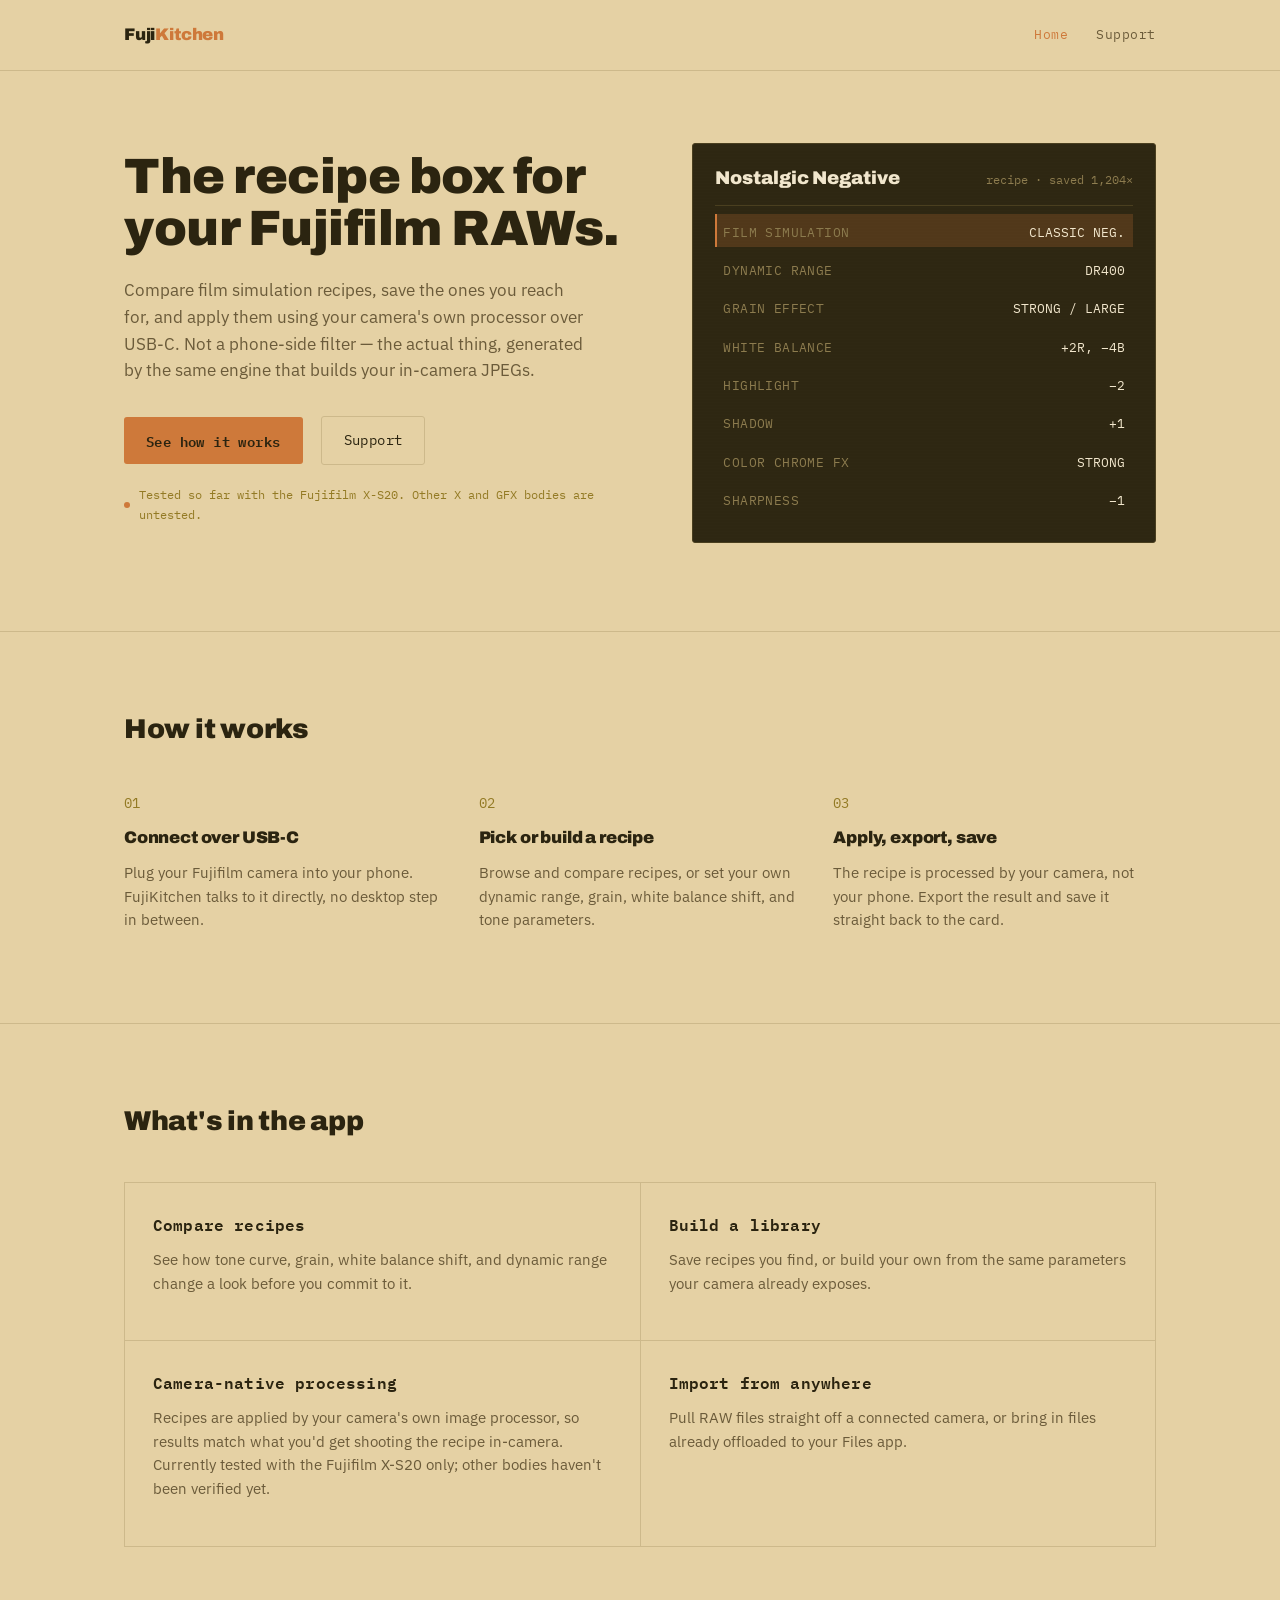
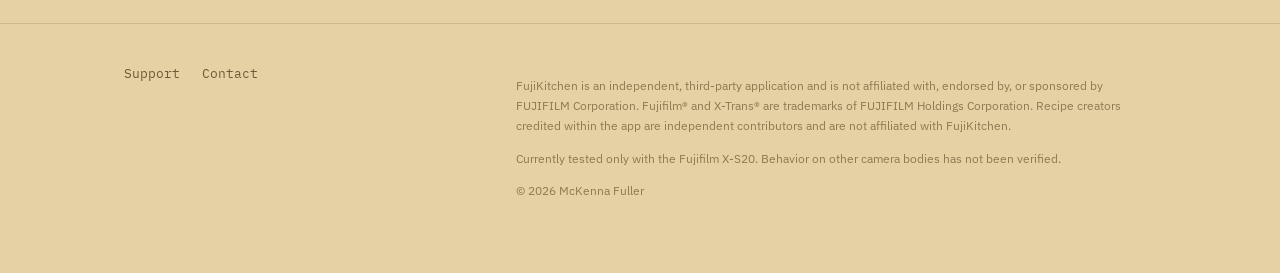
==== index.html @ 47d1a0c1 "Add files via upload" ====
<!doctype html>
<html lang="en">
<head>
<meta charset="utf-8">
<meta name="viewport" content="width=device-width, initial-scale=1">
<title>FujiKitchen — Film simulation recipes, applied by your camera</title>
<meta name="description" content="Compare Fujifilm film simulation recipes, build your own library, and apply them to RAW files using your camera's own processor over USB-C.">
<link rel="preconnect" href="https://fonts.googleapis.com">
<link rel="preconnect" href="https://fonts.gstatic.com" crossorigin>
<link href="https://fonts.googleapis.com/css2?family=Archivo:wght@800;900&family=IBM+Plex+Mono:wght@400;500;600&family=IBM+Plex+Sans:wght@400;500;600&display=swap" rel="stylesheet">
<link rel="stylesheet" href="style.css">
</head>
<body>

<header class="site-header">
  <div class="wrap">
    <a href="index.html" class="logo">Fuji<span>Kitchen</span></a>
    <nav class="site-nav">
      <a href="index.html" class="current">Home</a>
      <a href="support.html">Support</a>
    </nav>
  </div>
</header>

<section class="hero">
  <div class="wrap">
    <div>
      <h1>The recipe box for your Fujifilm RAWs.</h1>
      <p class="lede">Compare film simulation recipes, save the ones you reach for, and apply them using your camera's own processor over USB-C. Not a phone-side filter — the actual thing, generated by the same engine that builds your in-camera JPEGs.</p>
      <div class="cta-row">
        <a href="#how-it-works" class="btn btn-primary">See how it works</a>
        <a href="support.html" class="btn btn-ghost">Support</a>
      </div>
      <p class="compat-note">Tested so far with the Fujifilm X-S20. Other X and GFX bodies are untested.</p>
    </div>

    <div class="recipe-card" aria-hidden="true">
      <div class="recipe-card-head">
        <span class="recipe-name">Nostalgic Negative</span>
        <span class="recipe-attr">recipe · saved 1,204×</span>
      </div>
      <div class="recipe-rows">
        <div class="recipe-highlight"></div>
        <div class="recipe-row"><span class="label">FILM SIMULATION</span><span class="value">CLASSIC NEG.</span></div>
        <div class="recipe-row"><span class="label">DYNAMIC RANGE</span><span class="value">DR400</span></div>
        <div class="recipe-row"><span class="label">GRAIN EFFECT</span><span class="value">STRONG / LARGE</span></div>
        <div class="recipe-row"><span class="label">WHITE BALANCE</span><span class="value">+2R, −4B</span></div>
        <div class="recipe-row"><span class="label">HIGHLIGHT</span><span class="value">−2</span></div>
        <div class="recipe-row"><span class="label">SHADOW</span><span class="value">+1</span></div>
        <div class="recipe-row"><span class="label">COLOR CHROME FX</span><span class="value">STRONG</span></div>
        <div class="recipe-row"><span class="label">SHARPNESS</span><span class="value">−1</span></div>
      </div>
    </div>
  </div>
</section>

<section class="steps" id="how-it-works">
  <div class="wrap">
    <h2>How it works</h2>
    <div class="step-list">
      <div>
        <span class="step-num">01</span>
        <h3>Connect over USB-C</h3>
        <p>Plug your Fujifilm camera into your phone. FujiKitchen talks to it directly, no desktop step in between.</p>
      </div>
      <div>
        <span class="step-num">02</span>
        <h3>Pick or build a recipe</h3>
        <p>Browse and compare recipes, or set your own dynamic range, grain, white balance shift, and tone parameters.</p>
      </div>
      <div>
        <span class="step-num">03</span>
        <h3>Apply, export, save</h3>
        <p>The recipe is processed by your camera, not your phone. Export the result and save it straight back to the card.</p>
      </div>
    </div>
  </div>
</section>

<section class="features">
  <div class="wrap">
    <h2>What's in the app</h2>
    <div class="feature-grid">
      <div class="feature-card">
        <h3>Compare recipes</h3>
        <p>See how tone curve, grain, white balance shift, and dynamic range change a look before you commit to it.</p>
      </div>
      <div class="feature-card">
        <h3>Build a library</h3>
        <p>Save recipes you find, or build your own from the same parameters your camera already exposes.</p>
      </div>
      <div class="feature-card">
        <h3>Camera-native processing</h3>
        <p>Recipes are applied by your camera's own image processor, so results match what you'd get shooting the recipe in-camera. Currently tested with the Fujifilm X-S20 only; other bodies haven't been verified yet.</p>
      </div>
      <div class="feature-card">
        <h3>Import from anywhere</h3>
        <p>Pull RAW files straight off a connected camera, or bring in files already offloaded to your Files app.</p>
      </div>
    </div>
  </div>
</section>

<footer class="site-footer">
  <div class="wrap">
    <div class="footer-links">
      <a href="support.html">Support</a>
      <a href="mailto:lila.media2@gmail.com">Contact</a>
    </div>
    <div class="disclaimer">
      <p>FujiKitchen is an independent, third-party application and is not affiliated with, endorsed by, or sponsored by FUJIFILM Corporation. Fujifilm® and X-Trans® are trademarks of FUJIFILM Holdings Corporation. Recipe creators credited within the app are independent contributors and are not affiliated with FujiKitchen.</p>
      <p>Currently tested only with the Fujifilm X-S20. Behavior on other camera bodies has not been verified.</p>
      <p>© 2026 McKenna Fuller</p>
    </div>
  </div>
</footer>

</body>
</html>
---- style.css ----
/* FujiKitchen — shared site styles
   Palette: Olive / Desert Tan / Caramel (pantry palette, matches "kitchen" branding)
   Type: Archivo (display) · IBM Plex Mono (data/labels) · IBM Plex Sans (body) */

:root {
  --bg: #e5d1a4;          /* desert tan — page background */
  --surface: #efe4c7;     /* lighter tan panel */
  --surface-dark: #2e2712; /* dark card surface, for the recipe card signature element */
  --rule-dark: #4a3f1f;    /* hairline rule inside dark card */
  --ink: #2b2410;          /* primary text */
  --ink-dim: #6b5b3a;      /* secondary / muted text */
  --ink-faint: #8b7a52;    /* faintest text, disclaimers */
  --tan-light: #f1e6cc;    /* light text on dark card */
  --dark-dim: #8c7b4e;     /* muted label text on dark card */
  --caramel: #ce793a;      /* primary accent */
  --caramel-hover: #de8f52;
  --olive: #937a24;        /* secondary accent */
  --rule: #cdb98b;         /* hairline dividers on tan bg */
  --radius: 3px;
  --max: 1080px;
}

* { box-sizing: border-box; }

html { scroll-behavior: smooth; }

@media (prefers-reduced-motion: reduce) {
  html { scroll-behavior: auto; }
  *, *::before, *::after { animation-duration: 0.001ms !important; animation-iteration-count: 1 !important; transition-duration: 0.001ms !important; }
}

body {
  margin: 0;
  background: var(--bg);
  color: var(--ink);
  font-family: "IBM Plex Sans", -apple-system, BlinkMacSystemFont, sans-serif;
  font-size: 16px;
  line-height: 1.55;
  -webkit-font-smoothing: antialiased;
}

img, svg { max-width: 100%; display: block; }

a { color: var(--caramel); text-decoration-color: rgba(206,121,58,0.45); text-underline-offset: 3px; }
a:hover { text-decoration-color: var(--caramel); }

a:focus-visible,
button:focus-visible,
summary:focus-visible {
  outline: 2px solid var(--caramel);
  outline-offset: 3px;
}

h1, h2, h3 {
  font-family: "Archivo", sans-serif;
  font-weight: 900;
  letter-spacing: -0.01em;
  margin: 0;
  color: var(--ink);
}

.eyebrow {
  font-family: "IBM Plex Mono", monospace;
  font-size: 0.72rem;
  letter-spacing: 0.14em;
  text-transform: uppercase;
  color: var(--caramel);
}

.wrap {
  max-width: var(--max);
  margin: 0 auto;
  padding: 0 24px;
}

/* ---------- Header ---------- */

.site-header {
  border-bottom: 1px solid var(--rule);
  padding: 22px 0;
}

.site-header .wrap {
  display: flex;
  align-items: center;
  justify-content: space-between;
  gap: 16px;
}

.logo {
  font-family: "Archivo", sans-serif;
  font-weight: 900;
  font-size: 1.05rem;
  color: var(--ink);
  text-decoration: none;
  letter-spacing: -0.01em;
}

.logo span { color: var(--caramel); }

.site-nav { display: flex; gap: 28px; }

.site-nav a {
  font-family: "IBM Plex Mono", monospace;
  font-size: 0.82rem;
  letter-spacing: 0.04em;
  color: var(--ink-dim);
  text-decoration: none;
}

.site-nav a:hover, .site-nav a.current { color: var(--caramel); }

/* ---------- Hero ---------- */

.hero {
  padding: 72px 0 88px;
  border-bottom: 1px solid var(--rule);
}

.hero .wrap {
  display: grid;
  grid-template-columns: 1.05fr 0.95fr;
  gap: 56px;
  align-items: center;
}

.hero h1 {
  font-size: clamp(2.1rem, 4vw, 3.1rem);
  line-height: 1.06;
}

.hero p.lede {
  margin-top: 22px;
  font-size: 1.08rem;
  color: var(--ink-dim);
  max-width: 46ch;
}

.cta-row { margin-top: 32px; display: flex; gap: 18px; align-items: center; flex-wrap: wrap; }

.btn {
  display: inline-block;
  font-family: "IBM Plex Mono", monospace;
  font-size: 0.85rem;
  letter-spacing: 0.03em;
  text-decoration: none;
  padding: 13px 22px;
  border-radius: var(--radius);
}

.btn-primary {
  background: var(--caramel);
  color: var(--ink);
  font-weight: 600;
}
.btn-primary:hover { background: var(--caramel-hover); }

.btn-ghost {
  color: var(--ink);
  border: 1px solid var(--rule);
}
.btn-ghost:hover { border-color: var(--olive); }

.compat-note {
  margin-top: 20px;
  display: inline-flex;
  align-items: center;
  gap: 9px;
  font-family: "IBM Plex Mono", monospace;
  font-size: 0.78rem;
  color: var(--olive);
}

.compat-note::before {
  content: "";
  width: 6px;
  height: 6px;
  border-radius: 50%;
  background: var(--caramel);
  flex-shrink: 0;
}

/* ---------- Recipe card (signature element) ---------- */

.recipe-card {
  position: relative;
  background: var(--surface-dark);
  border: 1px solid var(--rule-dark);
  border-radius: var(--radius);
  padding: 20px 22px 18px;
  overflow: hidden;
}

.recipe-card::after {
  content: "";
  position: absolute;
  inset: 0;
  pointer-events: none;
  background-image: repeating-linear-gradient(
    to bottom,
    rgba(255,255,255,0.02) 0px,
    rgba(255,255,255,0.02) 1px,
    transparent 1px,
    transparent 3px
  );
  mix-blend-mode: overlay;
}

.recipe-card-head {
  display: flex;
  justify-content: space-between;
  align-items: baseline;
  border-bottom: 1px solid var(--rule-dark);
  padding-bottom: 12px;
  margin-bottom: 4px;
}

.recipe-name {
  font-family: "Archivo", sans-serif;
  font-weight: 900;
  font-size: 1.15rem;
  color: var(--tan-light);
}

.recipe-attr {
  font-family: "IBM Plex Mono", monospace;
  font-size: 0.72rem;
  color: var(--dark-dim);
}

.recipe-rows { position: relative; padding: 4px 0; }

.recipe-row {
  position: relative;
  z-index: 2;
  display: flex;
  justify-content: space-between;
  padding: 9px 8px;
  font-family: "IBM Plex Mono", monospace;
  font-size: 0.82rem;
}

.recipe-row .label { color: var(--dark-dim); letter-spacing: 0.03em; }
.recipe-row .value { color: var(--tan-light); }

.recipe-highlight {
  position: absolute;
  left: 0; right: 0;
  height: 33px;
  background: rgba(206,121,58,0.22);
  border-left: 2px solid var(--caramel);
  z-index: 1;
  animation: step-rows 5s steps(1, end) infinite;
}

@keyframes step-rows {
  0%   { transform: translateY(0); }
  14%  { transform: translateY(0); }
  16%  { transform: translateY(33px); }
  30%  { transform: translateY(33px); }
  32%  { transform: translateY(66px); }
  46%  { transform: translateY(66px); }
  48%  { transform: translateY(99px); }
  62%  { transform: translateY(99px); }
  64%  { transform: translateY(132px); }
  78%  { transform: translateY(132px); }
  80%  { transform: translateY(165px); }
  100% { transform: translateY(165px); }
}

@media (prefers-reduced-motion: reduce) {
  .recipe-highlight { animation: none; transform: translateY(99px); }
}

/* ---------- How it works ---------- */

.steps {
  padding: 76px 0;
  border-bottom: 1px solid var(--rule);
}

.steps h2 { font-size: 1.7rem; margin-bottom: 40px; }

.step-list {
  display: grid;
  grid-template-columns: repeat(3, 1fr);
  gap: 32px;
}

.step-num {
  font-family: "IBM Plex Mono", monospace;
  color: var(--olive);
  font-size: 0.85rem;
}

.step-list h3 {
  font-size: 1.05rem;
  margin-top: 10px;
}

.step-list p {
  margin-top: 10px;
  color: var(--ink-dim);
  font-size: 0.95rem;
}

/* ---------- Feature grid ---------- */

.features { padding: 76px 0; border-bottom: 1px solid var(--rule); }

.features h2 { font-size: 1.7rem; margin-bottom: 40px; }

.feature-grid {
  display: grid;
  grid-template-columns: repeat(2, 1fr);
  gap: 1px;
  background: var(--rule);
  border: 1px solid var(--rule);
}

.feature-card {
  background: var(--bg);
  padding: 30px 28px;
}

.feature-card h3 {
  font-size: 1rem;
  font-family: "IBM Plex Mono", monospace;
  font-weight: 600;
  letter-spacing: 0.01em;
}

.feature-card p {
  margin-top: 10px;
  color: var(--ink-dim);
  font-size: 0.95rem;
}

/* ---------- Support page ---------- */

.page-head { padding: 60px 0 20px; }
.page-head h1 { font-size: clamp(1.9rem, 3.4vw, 2.6rem); margin-top: 12px; }
.page-head p { margin-top: 16px; color: var(--ink-dim); max-width: 60ch; font-size: 1.02rem; }

.faq { padding: 20px 0 60px; }

.faq-item {
  border-bottom: 1px solid var(--rule);
}

.faq-item summary {
  cursor: pointer;
  list-style: none;
  padding: 20px 4px;
  font-family: "IBM Plex Sans", sans-serif;
  font-weight: 600;
  font-size: 1rem;
  color: var(--ink);
  display: flex;
  justify-content: space-between;
  gap: 16px;
  align-items: center;
}

.faq-item summary::-webkit-details-marker { display: none; }

.faq-item summary::after {
  content: "+";
  font-family: "IBM Plex Mono", monospace;
  color: var(--caramel);
  font-size: 1.1rem;
  flex-shrink: 0;
}

.faq-item[open] summary::after { content: "–"; }

.faq-item p {
  margin: 0 4px 22px;
  color: var(--ink-dim);
  max-width: 68ch;
  font-size: 0.97rem;
}

.contact-block {
  background: var(--surface);
  border: 1px solid var(--rule);
  border-radius: var(--radius);
  padding: 32px 30px;
  margin: 8px 0 60px;
}

.contact-block h2 { font-size: 1.2rem; }
.contact-block p { color: var(--ink-dim); margin-top: 12px; font-size: 0.97rem; }

.contact-email {
  display: inline-block;
  margin-top: 16px;
  font-family: "IBM Plex Mono", monospace;
  font-size: 0.95rem;
}

.checklist {
  margin-top: 18px;
  padding-left: 0;
  list-style: none;
  font-size: 0.92rem;
  color: var(--ink-dim);
}

.checklist li {
  padding-left: 18px;
  position: relative;
  margin-bottom: 6px;
}

.checklist li::before {
  content: "–";
  position: absolute;
  left: 0;
  color: var(--olive);
}

/* ---------- Footer ---------- */

.site-footer {
  padding: 40px 0 60px;
}

.site-footer .wrap {
  display: flex;
  justify-content: space-between;
  align-items: flex-start;
  gap: 24px;
  flex-wrap: wrap;
}

.footer-links { display: flex; gap: 22px; }

.footer-links a {
  font-family: "IBM Plex Mono", monospace;
  font-size: 0.8rem;
  color: var(--ink-dim);
  text-decoration: none;
}

.footer-links a:hover { color: var(--caramel); }

.disclaimer {
  color: var(--ink-faint);
  font-size: 0.78rem;
  max-width: 640px;
  line-height: 1.6;
}

.disclaimer + .disclaimer { margin-top: 8px; }

/* ---------- Responsive ---------- */

@media (max-width: 860px) {
  .hero .wrap { grid-template-columns: 1fr; gap: 40px; }
  .hero { padding: 48px 0 60px; }
  .step-list { grid-template-columns: 1fr; gap: 36px; }
  .feature-grid { grid-template-columns: 1fr; }
  .site-footer .wrap { flex-direction: column; }
}
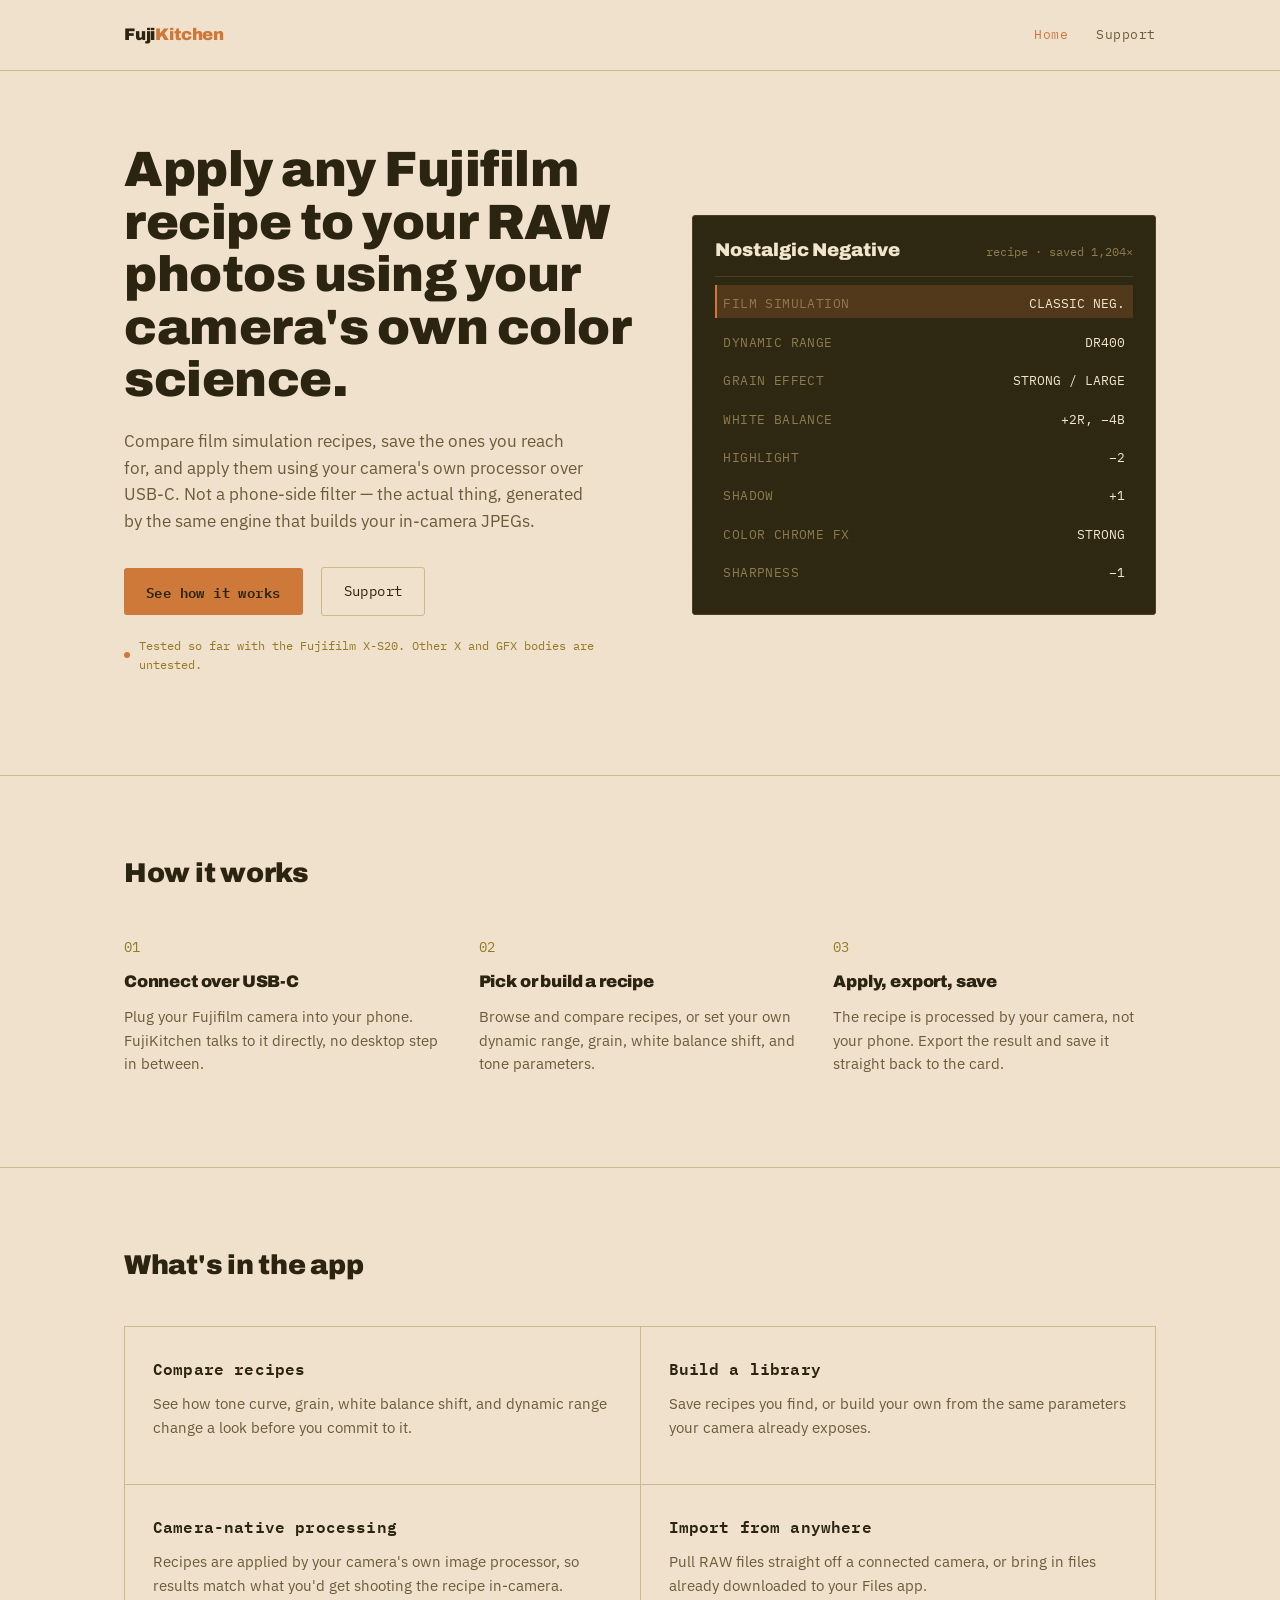
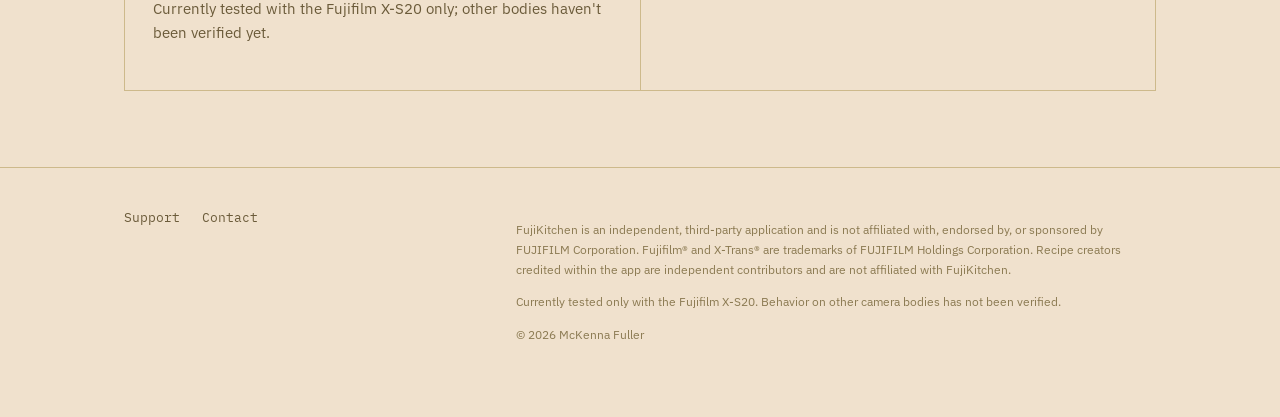
==== commit b7f68c1d: "Update index.html" ====
--- a/index.html
+++ b/index.html
@@ -25,7 +25,7 @@
 <section class="hero">
   <div class="wrap">
     <div>
-      <h1>The recipe box for your Fujifilm RAWs.</h1>
+      <h1>Apply any Fujifilm recipe to your RAW photos using your camera's own color science.</h1>
       <p class="lede">Compare film simulation recipes, save the ones you reach for, and apply them using your camera's own processor over USB-C. Not a phone-side filter — the actual thing, generated by the same engine that builds your in-camera JPEGs.</p>
       <div class="cta-row">
         <a href="#how-it-works" class="btn btn-primary">See how it works</a>
@@ -95,7 +95,7 @@
       </div>
       <div class="feature-card">
         <h3>Import from anywhere</h3>
-        <p>Pull RAW files straight off a connected camera, or bring in files already offloaded to your Files app.</p>
+        <p>Pull RAW files straight off a connected camera, or bring in files already downloaded to your Files app.</p>
       </div>
     </div>
   </div>
--- a/style.css
+++ b/style.css
@@ -3,7 +3,7 @@
    Type: Archivo (display) · IBM Plex Mono (data/labels) · IBM Plex Sans (body) */
 
 :root {
-  --bg: #e5d1a4;          /* desert tan — page background */
+  --bg: #f0e1cd;          /* desert tan — page background */
   --surface: #efe4c7;     /* lighter tan panel */
   --surface-dark: #2e2712; /* dark card surface, for the recipe card signature element */
   --rule-dark: #4a3f1f;    /* hairline rule inside dark card */
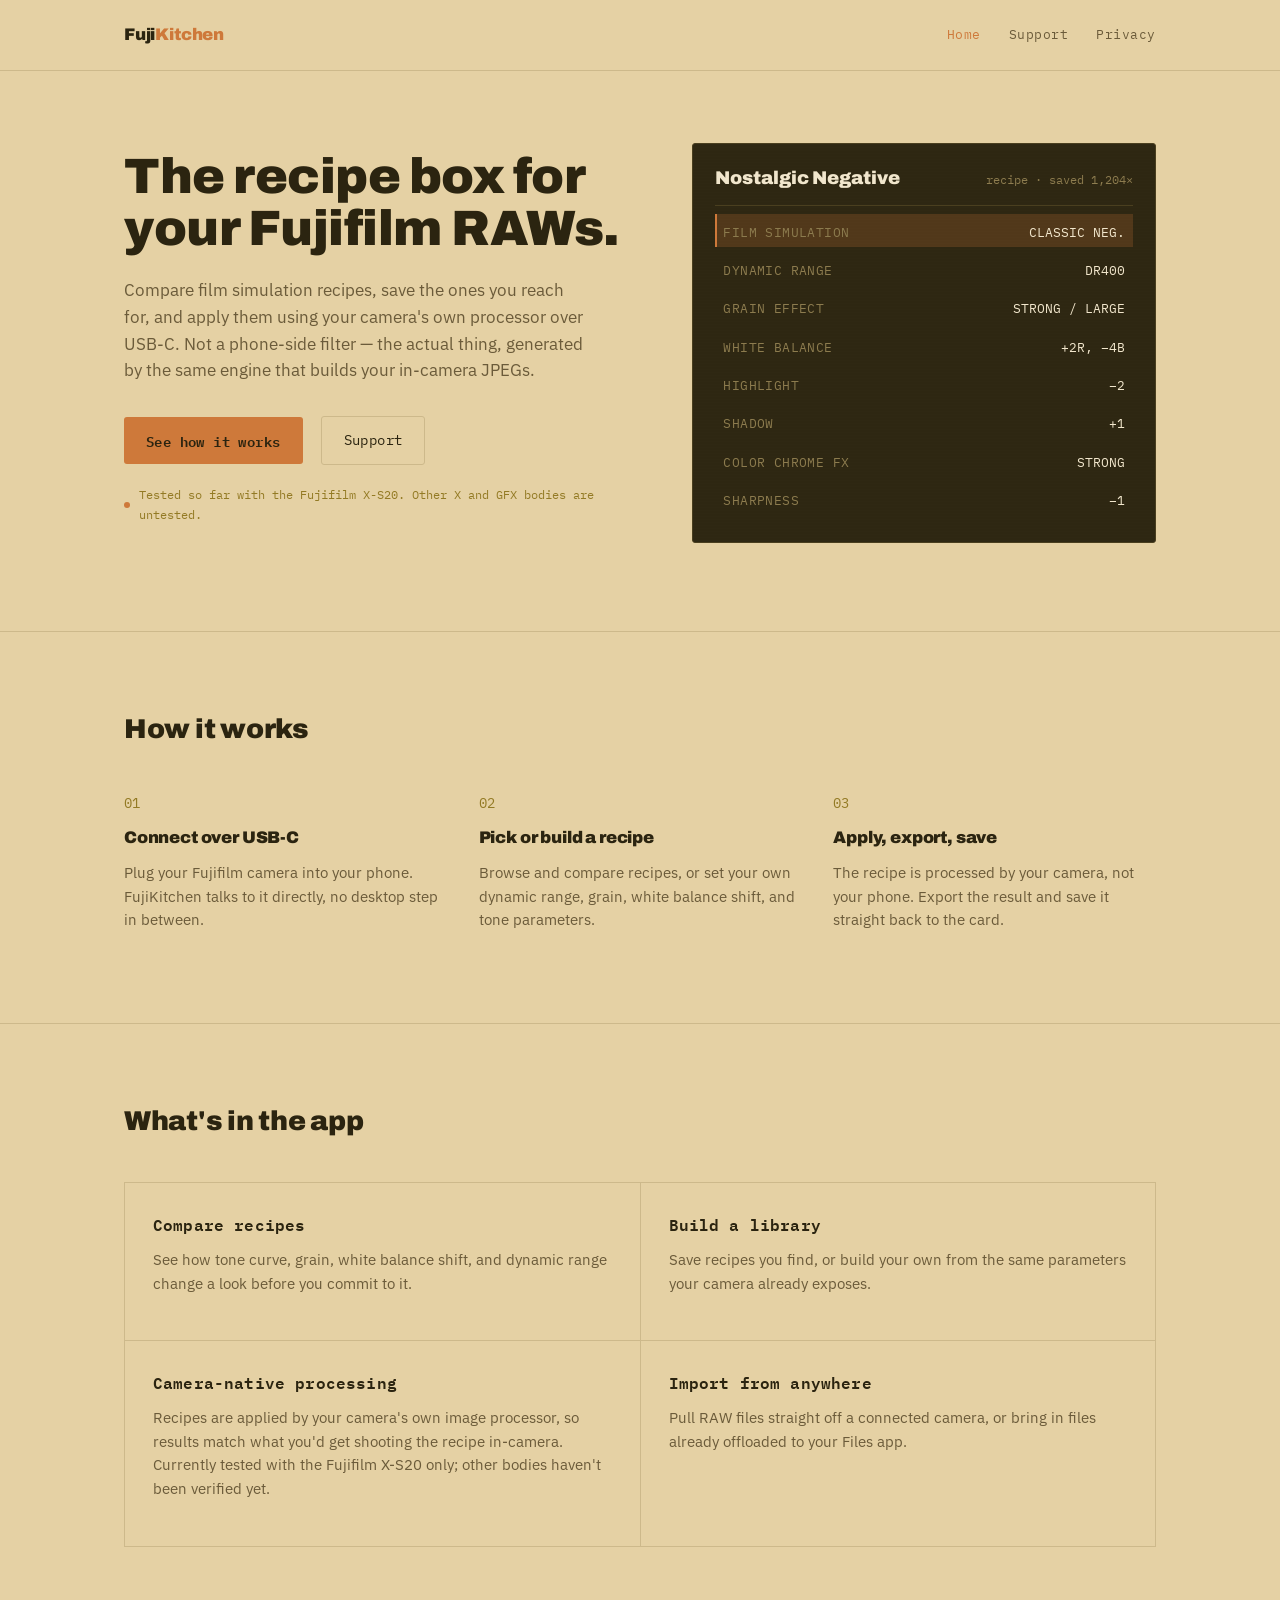
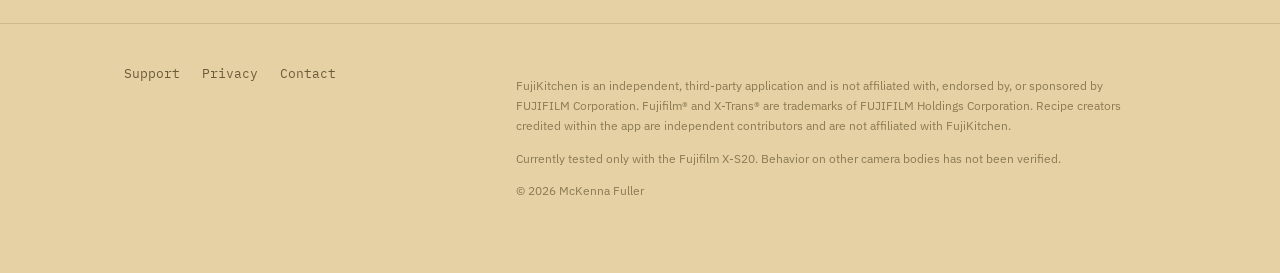
==== commit a3f4ec1b: "privacy files" ====
--- a/index.html
+++ b/index.html
@@ -18,6 +18,7 @@
     <nav class="site-nav">
       <a href="index.html" class="current">Home</a>
       <a href="support.html">Support</a>
+      <a href="privacy.html">Privacy</a>
     </nav>
   </div>
 </header>
@@ -25,7 +26,7 @@
 <section class="hero">
   <div class="wrap">
     <div>
-      <h1>Apply any Fujifilm recipe to your RAW photos using your camera's own color science.</h1>
+      <h1>The recipe box for your Fujifilm RAWs.</h1>
       <p class="lede">Compare film simulation recipes, save the ones you reach for, and apply them using your camera's own processor over USB-C. Not a phone-side filter — the actual thing, generated by the same engine that builds your in-camera JPEGs.</p>
       <div class="cta-row">
         <a href="#how-it-works" class="btn btn-primary">See how it works</a>
@@ -95,7 +96,7 @@
       </div>
       <div class="feature-card">
         <h3>Import from anywhere</h3>
-        <p>Pull RAW files straight off a connected camera, or bring in files already downloaded to your Files app.</p>
+        <p>Pull RAW files straight off a connected camera, or bring in files already offloaded to your Files app.</p>
       </div>
     </div>
   </div>
@@ -105,6 +106,7 @@
   <div class="wrap">
     <div class="footer-links">
       <a href="support.html">Support</a>
+      <a href="privacy.html">Privacy</a>
       <a href="mailto:lila.media2@gmail.com">Contact</a>
     </div>
     <div class="disclaimer">
--- a/style.css
+++ b/style.css
@@ -3,7 +3,7 @@
    Type: Archivo (display) · IBM Plex Mono (data/labels) · IBM Plex Sans (body) */
 
 :root {
-  --bg: #f0e1cd;          /* desert tan — page background */
+  --bg: #e5d1a4;          /* desert tan — page background */
   --surface: #efe4c7;     /* lighter tan panel */
   --surface-dark: #2e2712; /* dark card surface, for the recipe card signature element */
   --rule-dark: #4a3f1f;    /* hairline rule inside dark card */
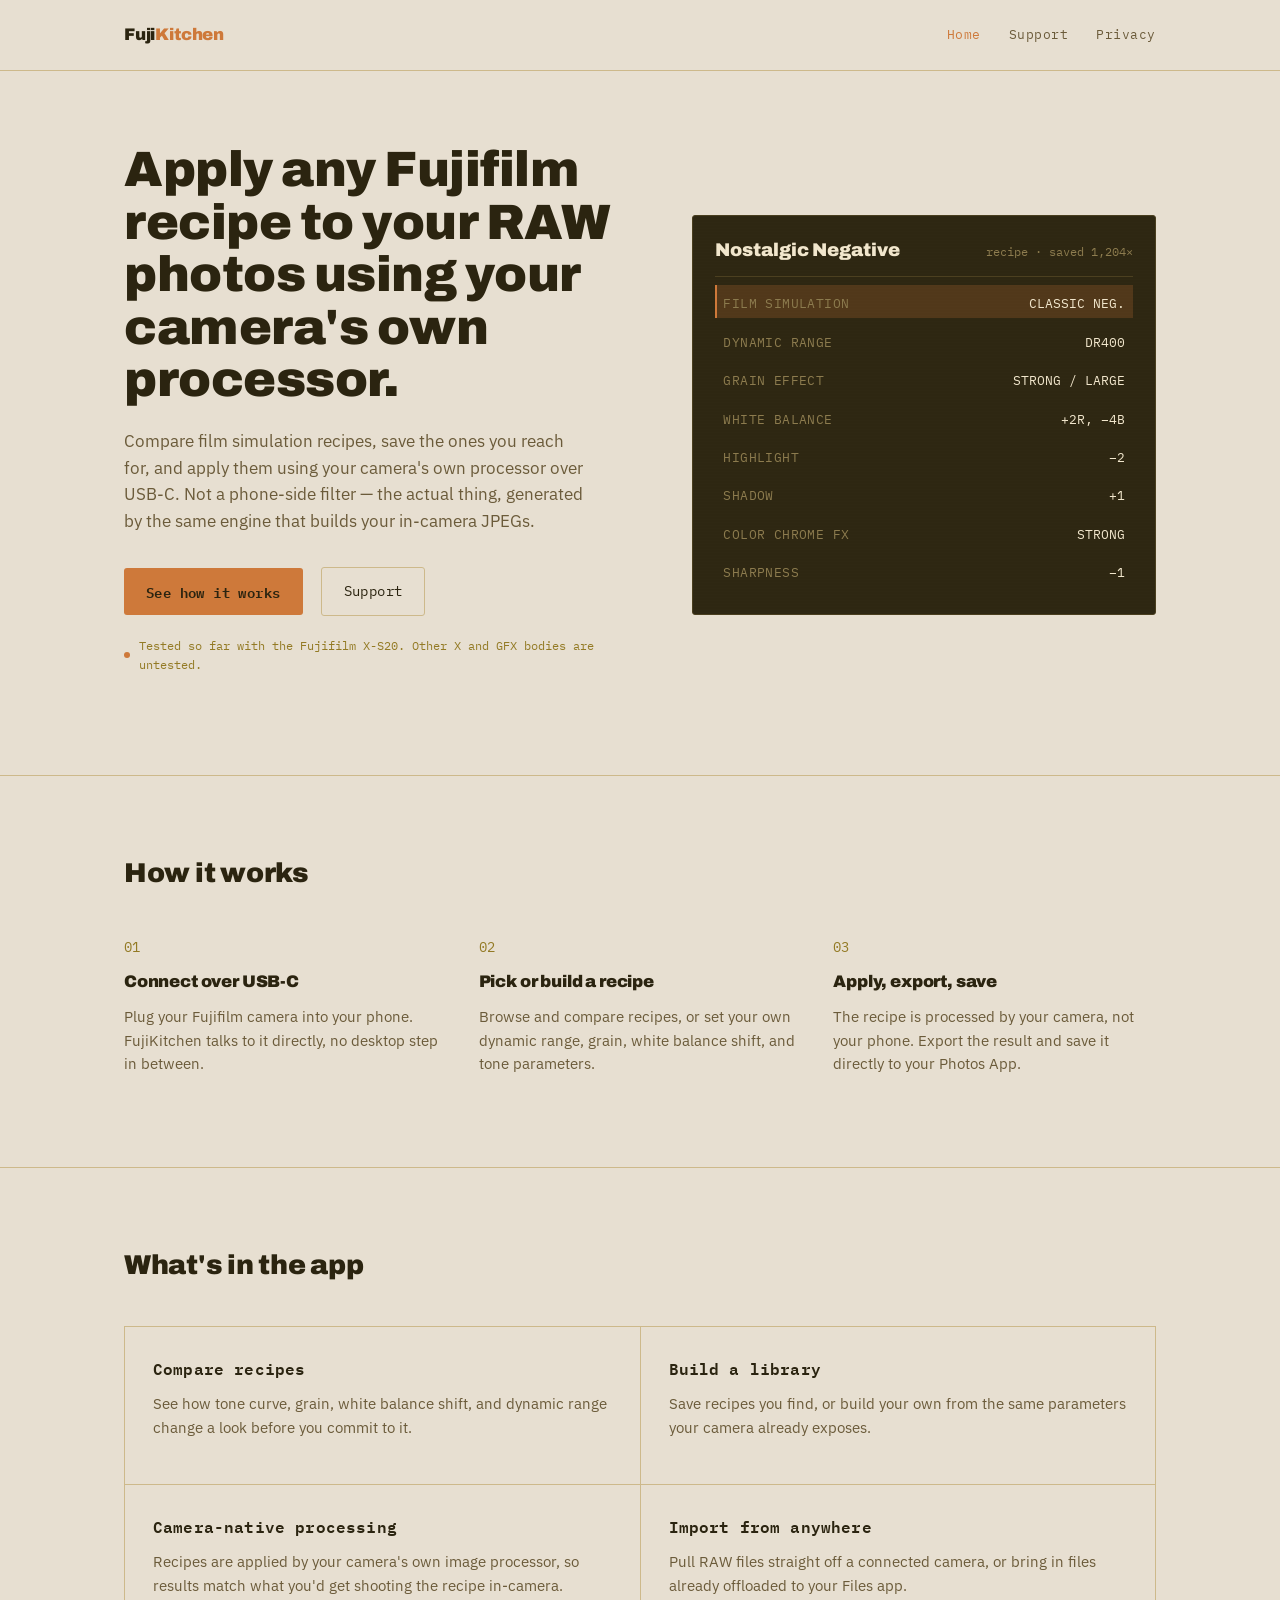
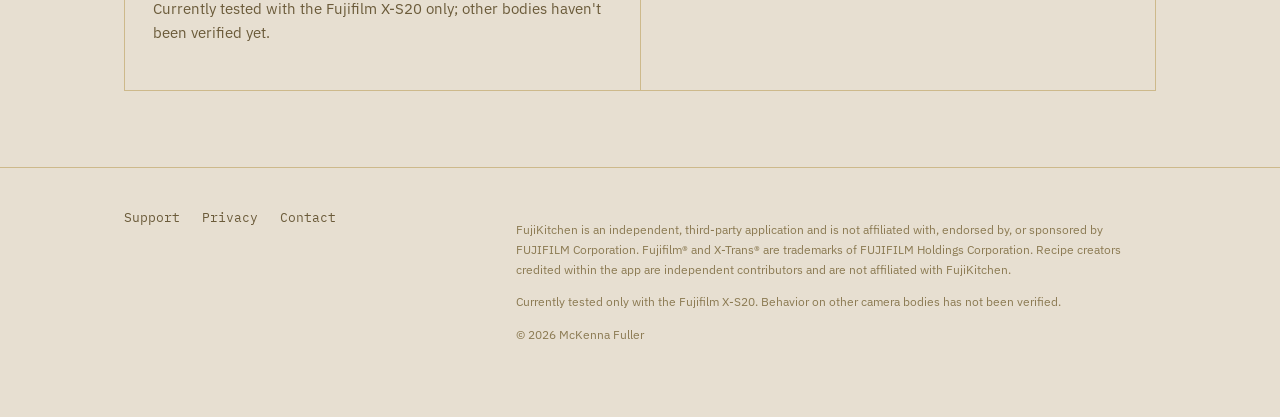
==== commit 6247eda0: "Update index.html" ====
--- a/index.html
+++ b/index.html
@@ -26,7 +26,7 @@
 <section class="hero">
   <div class="wrap">
     <div>
-      <h1>The recipe box for your Fujifilm RAWs.</h1>
+      <h1>Apply any Fujifilm recipe to your RAW photos using your camera's own processor.</h1>
       <p class="lede">Compare film simulation recipes, save the ones you reach for, and apply them using your camera's own processor over USB-C. Not a phone-side filter — the actual thing, generated by the same engine that builds your in-camera JPEGs.</p>
       <div class="cta-row">
         <a href="#how-it-works" class="btn btn-primary">See how it works</a>
@@ -72,7 +72,7 @@
       <div>
         <span class="step-num">03</span>
         <h3>Apply, export, save</h3>
-        <p>The recipe is processed by your camera, not your phone. Export the result and save it straight back to the card.</p>
+        <p>The recipe is processed by your camera, not your phone. Export the result and save it directly to your Photos App.</p>
       </div>
     </div>
   </div>
--- a/style.css
+++ b/style.css
@@ -3,7 +3,7 @@
    Type: Archivo (display) · IBM Plex Mono (data/labels) · IBM Plex Sans (body) */
 
 :root {
-  --bg: #e5d1a4;          /* desert tan — page background */
+  --bg: #e7dfd1;          /* desert tan — page background */
   --surface: #efe4c7;     /* lighter tan panel */
   --surface-dark: #2e2712; /* dark card surface, for the recipe card signature element */
   --rule-dark: #4a3f1f;    /* hairline rule inside dark card */
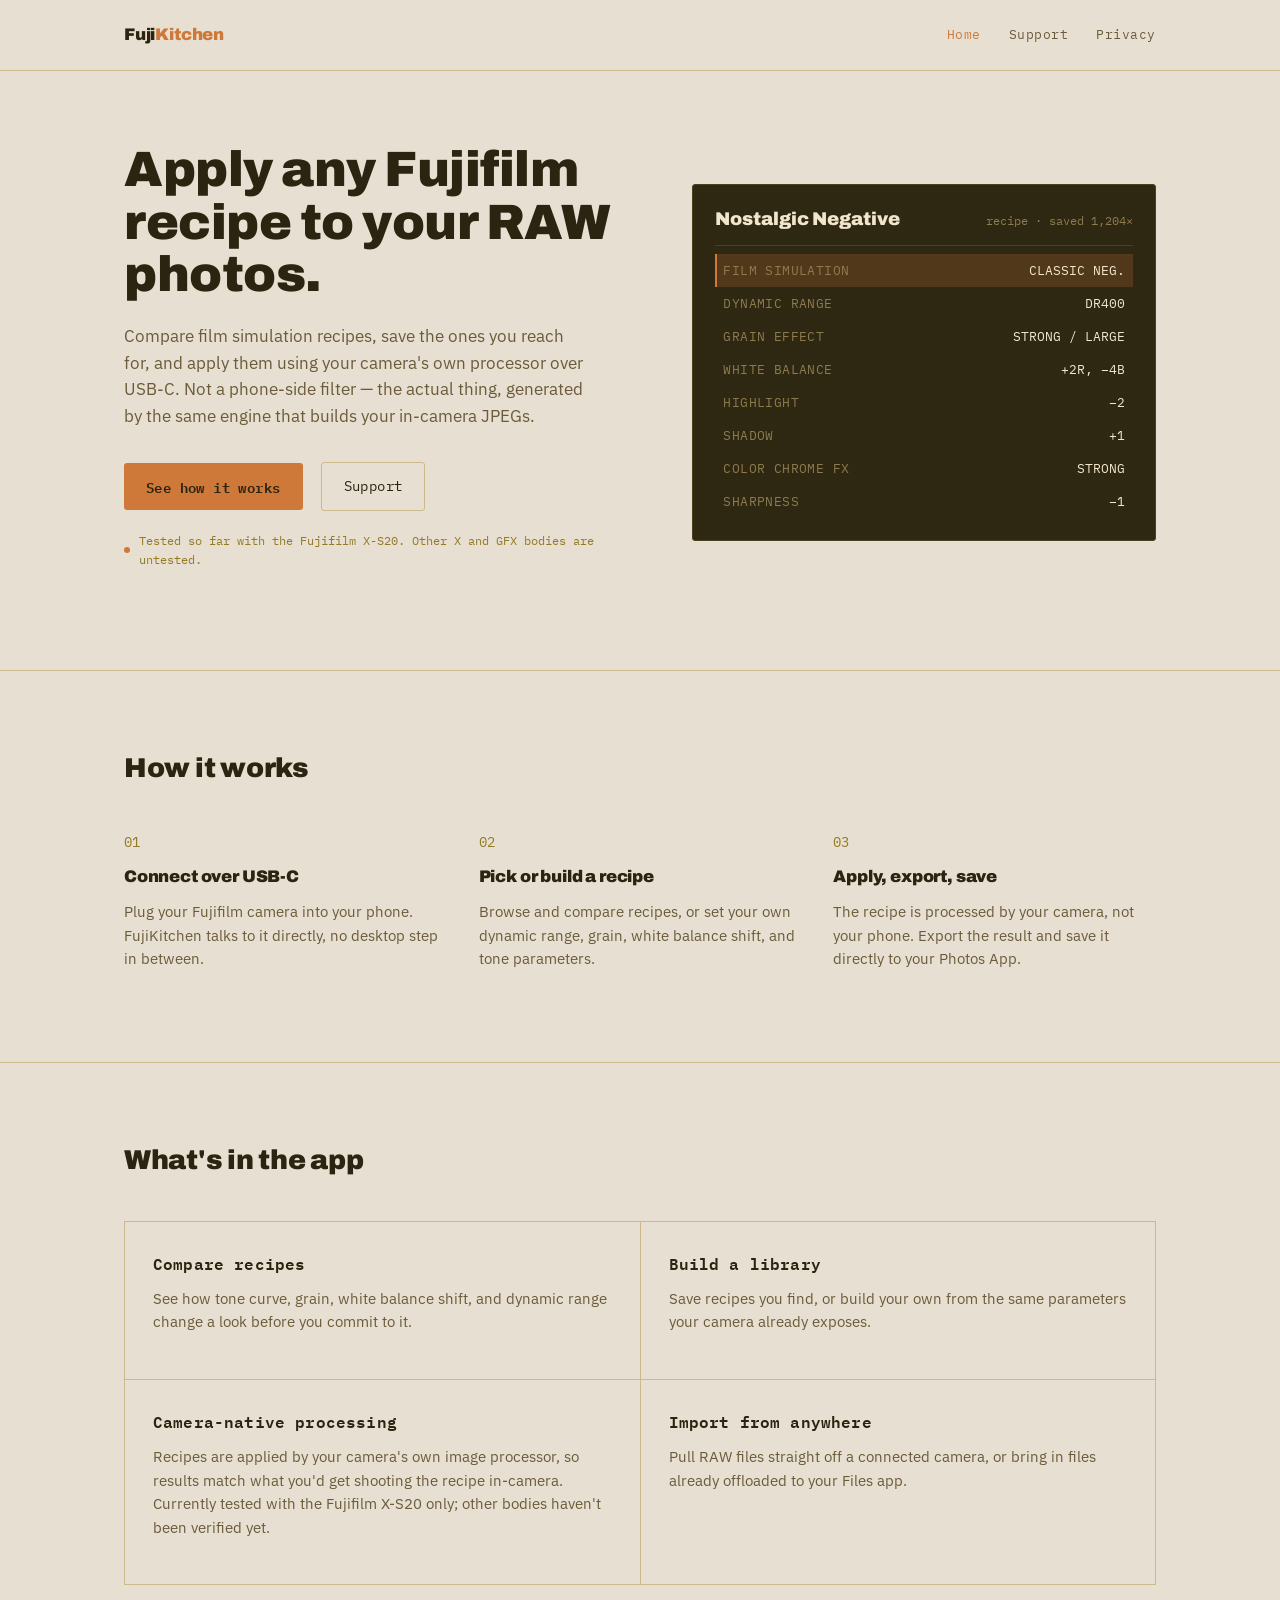
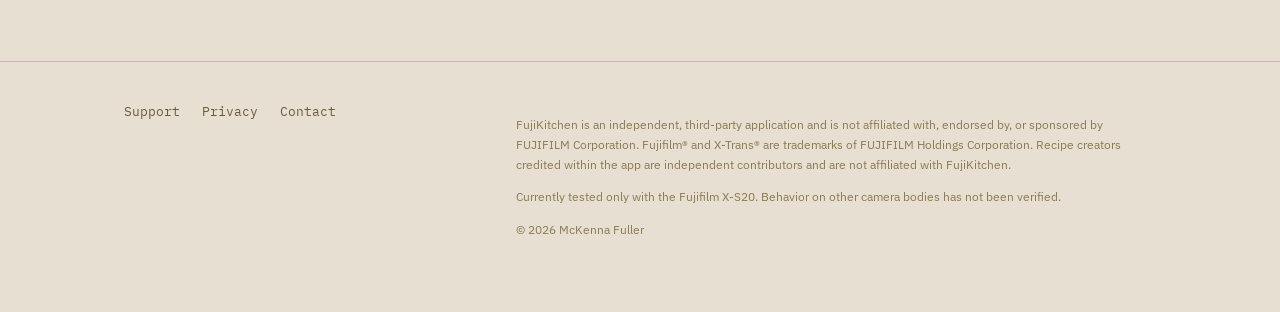
==== commit 1baba3bc: "Update index.html" ====
--- a/index.html
+++ b/index.html
@@ -26,7 +26,7 @@
 <section class="hero">
   <div class="wrap">
     <div>
-      <h1>Apply any Fujifilm recipe to your RAW photos using your camera's own processor.</h1>
+      <h1>Apply any Fujifilm recipe to your RAW photos.</h1>
       <p class="lede">Compare film simulation recipes, save the ones you reach for, and apply them using your camera's own processor over USB-C. Not a phone-side filter — the actual thing, generated by the same engine that builds your in-camera JPEGs.</p>
       <div class="cta-row">
         <a href="#how-it-works" class="btn btn-primary">See how it works</a>
--- a/style.css
+++ b/style.css
@@ -234,8 +234,10 @@
   position: relative;
   z-index: 2;
   display: flex;
+  align-items: center;
   justify-content: space-between;
-  padding: 9px 8px;
+  height: 33px;
+  padding: 0 8px;
   font-family: "IBM Plex Mono", monospace;
   font-size: 0.82rem;
 }
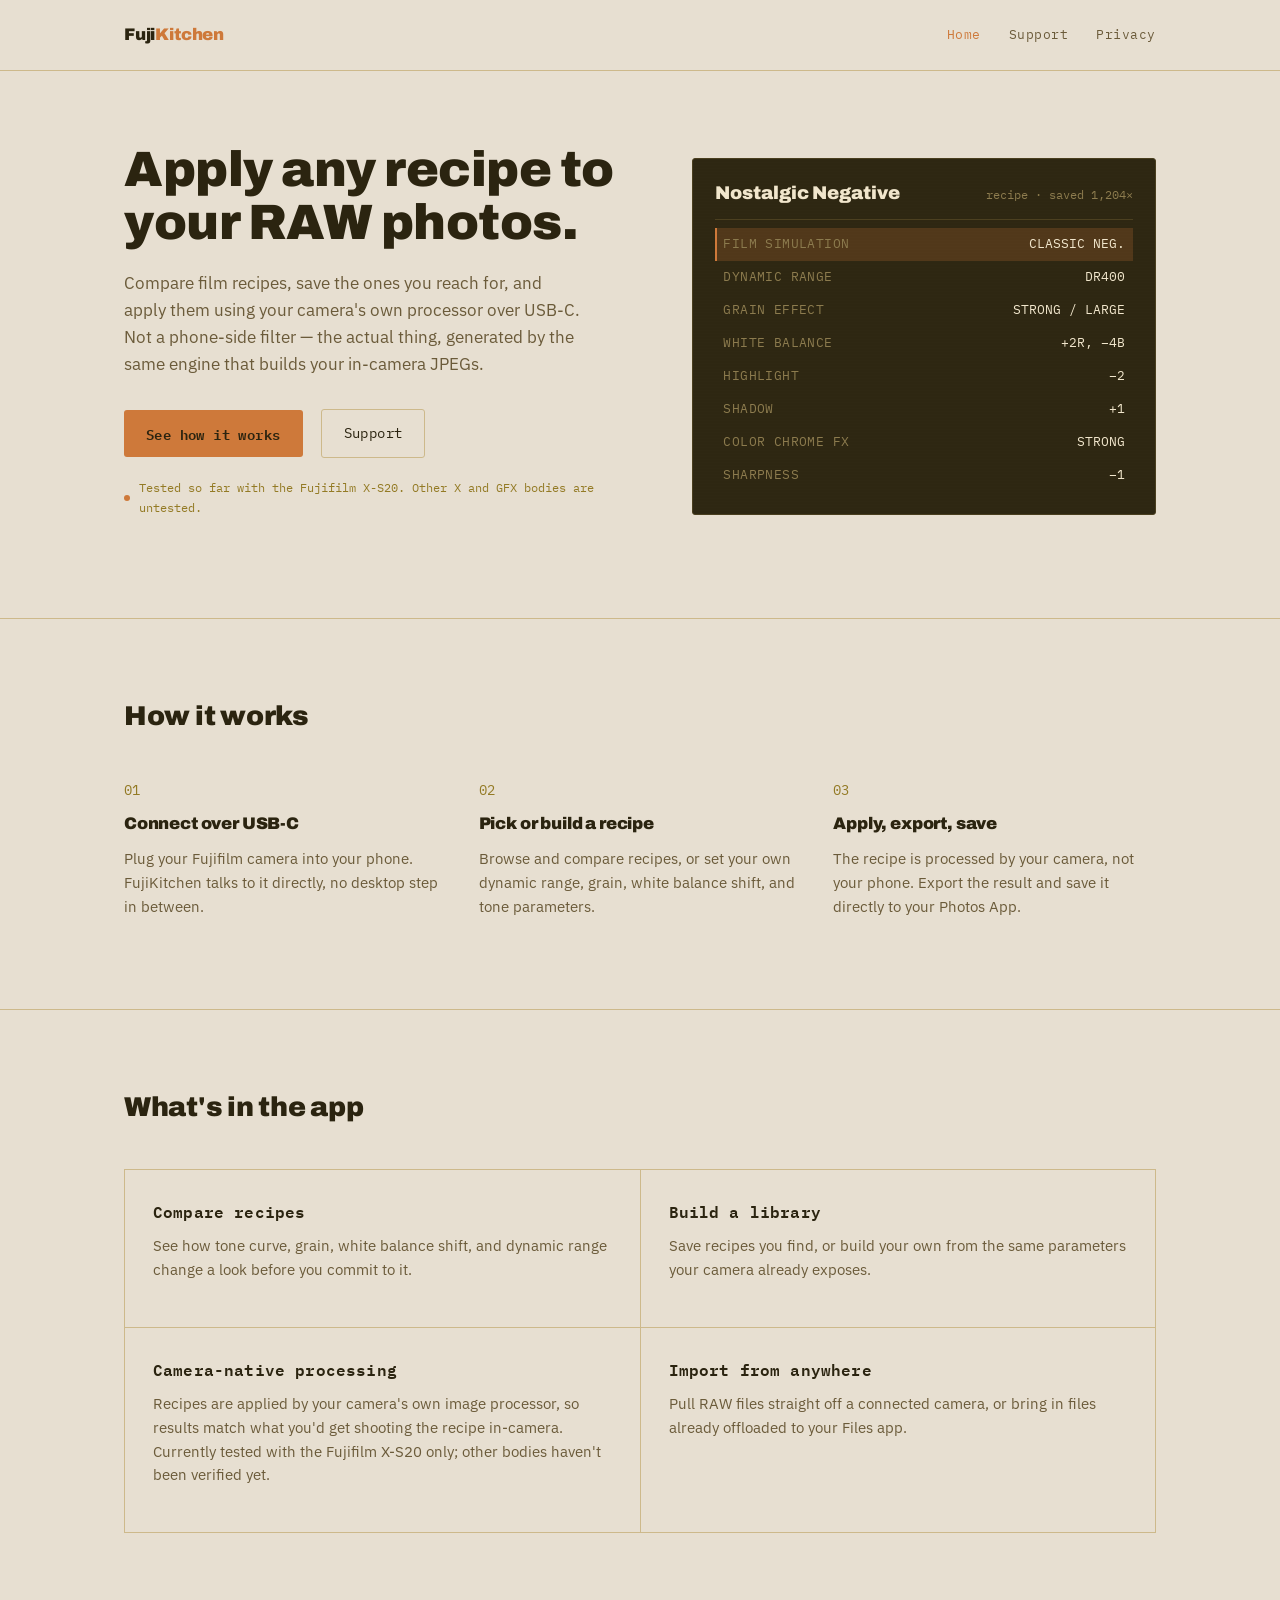
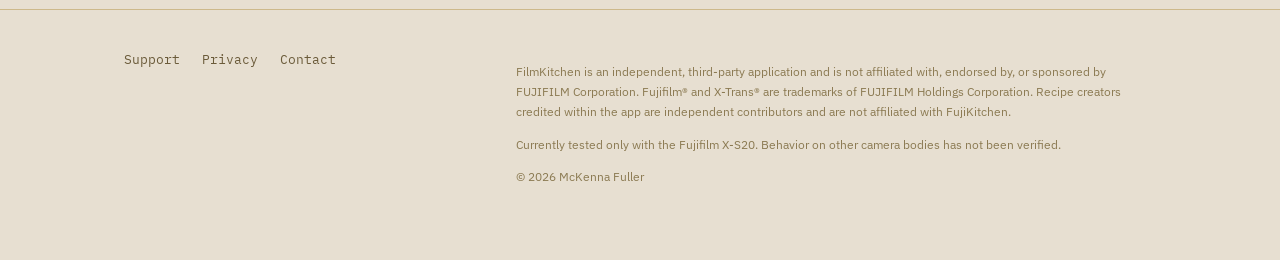
==== commit c6876d2d: "Update index.html" ====
--- a/index.html
+++ b/index.html
@@ -3,8 +3,8 @@
 <head>
 <meta charset="utf-8">
 <meta name="viewport" content="width=device-width, initial-scale=1">
-<title>FujiKitchen — Film simulation recipes, applied by your camera</title>
-<meta name="description" content="Compare Fujifilm film simulation recipes, build your own library, and apply them to RAW files using your camera's own processor over USB-C.">
+<title>FilmKitchen — Film simulation recipes, applied by your camera</title>
+<meta name="description" content="Compare recipes, build your own library, and apply them to RAW files using your camera's own processor over USB-C.">
 <link rel="preconnect" href="https://fonts.googleapis.com">
 <link rel="preconnect" href="https://fonts.gstatic.com" crossorigin>
 <link href="https://fonts.googleapis.com/css2?family=Archivo:wght@800;900&family=IBM+Plex+Mono:wght@400;500;600&family=IBM+Plex+Sans:wght@400;500;600&display=swap" rel="stylesheet">
@@ -26,8 +26,8 @@
 <section class="hero">
   <div class="wrap">
     <div>
-      <h1>Apply any Fujifilm recipe to your RAW photos.</h1>
-      <p class="lede">Compare film simulation recipes, save the ones you reach for, and apply them using your camera's own processor over USB-C. Not a phone-side filter — the actual thing, generated by the same engine that builds your in-camera JPEGs.</p>
+      <h1>Apply any recipe to your RAW photos.</h1>
+      <p class="lede">Compare film recipes, save the ones you reach for, and apply them using your camera's own processor over USB-C. Not a phone-side filter — the actual thing, generated by the same engine that builds your in-camera JPEGs.</p>
       <div class="cta-row">
         <a href="#how-it-works" class="btn btn-primary">See how it works</a>
         <a href="support.html" class="btn btn-ghost">Support</a>
@@ -110,7 +110,7 @@
       <a href="mailto:lila.media2@gmail.com">Contact</a>
     </div>
     <div class="disclaimer">
-      <p>FujiKitchen is an independent, third-party application and is not affiliated with, endorsed by, or sponsored by FUJIFILM Corporation. Fujifilm® and X-Trans® are trademarks of FUJIFILM Holdings Corporation. Recipe creators credited within the app are independent contributors and are not affiliated with FujiKitchen.</p>
+      <p>FilmKitchen is an independent, third-party application and is not affiliated with, endorsed by, or sponsored by FUJIFILM Corporation. Fujifilm® and X-Trans® are trademarks of FUJIFILM Holdings Corporation. Recipe creators credited within the app are independent contributors and are not affiliated with FujiKitchen.</p>
       <p>Currently tested only with the Fujifilm X-S20. Behavior on other camera bodies has not been verified.</p>
       <p>© 2026 McKenna Fuller</p>
     </div>
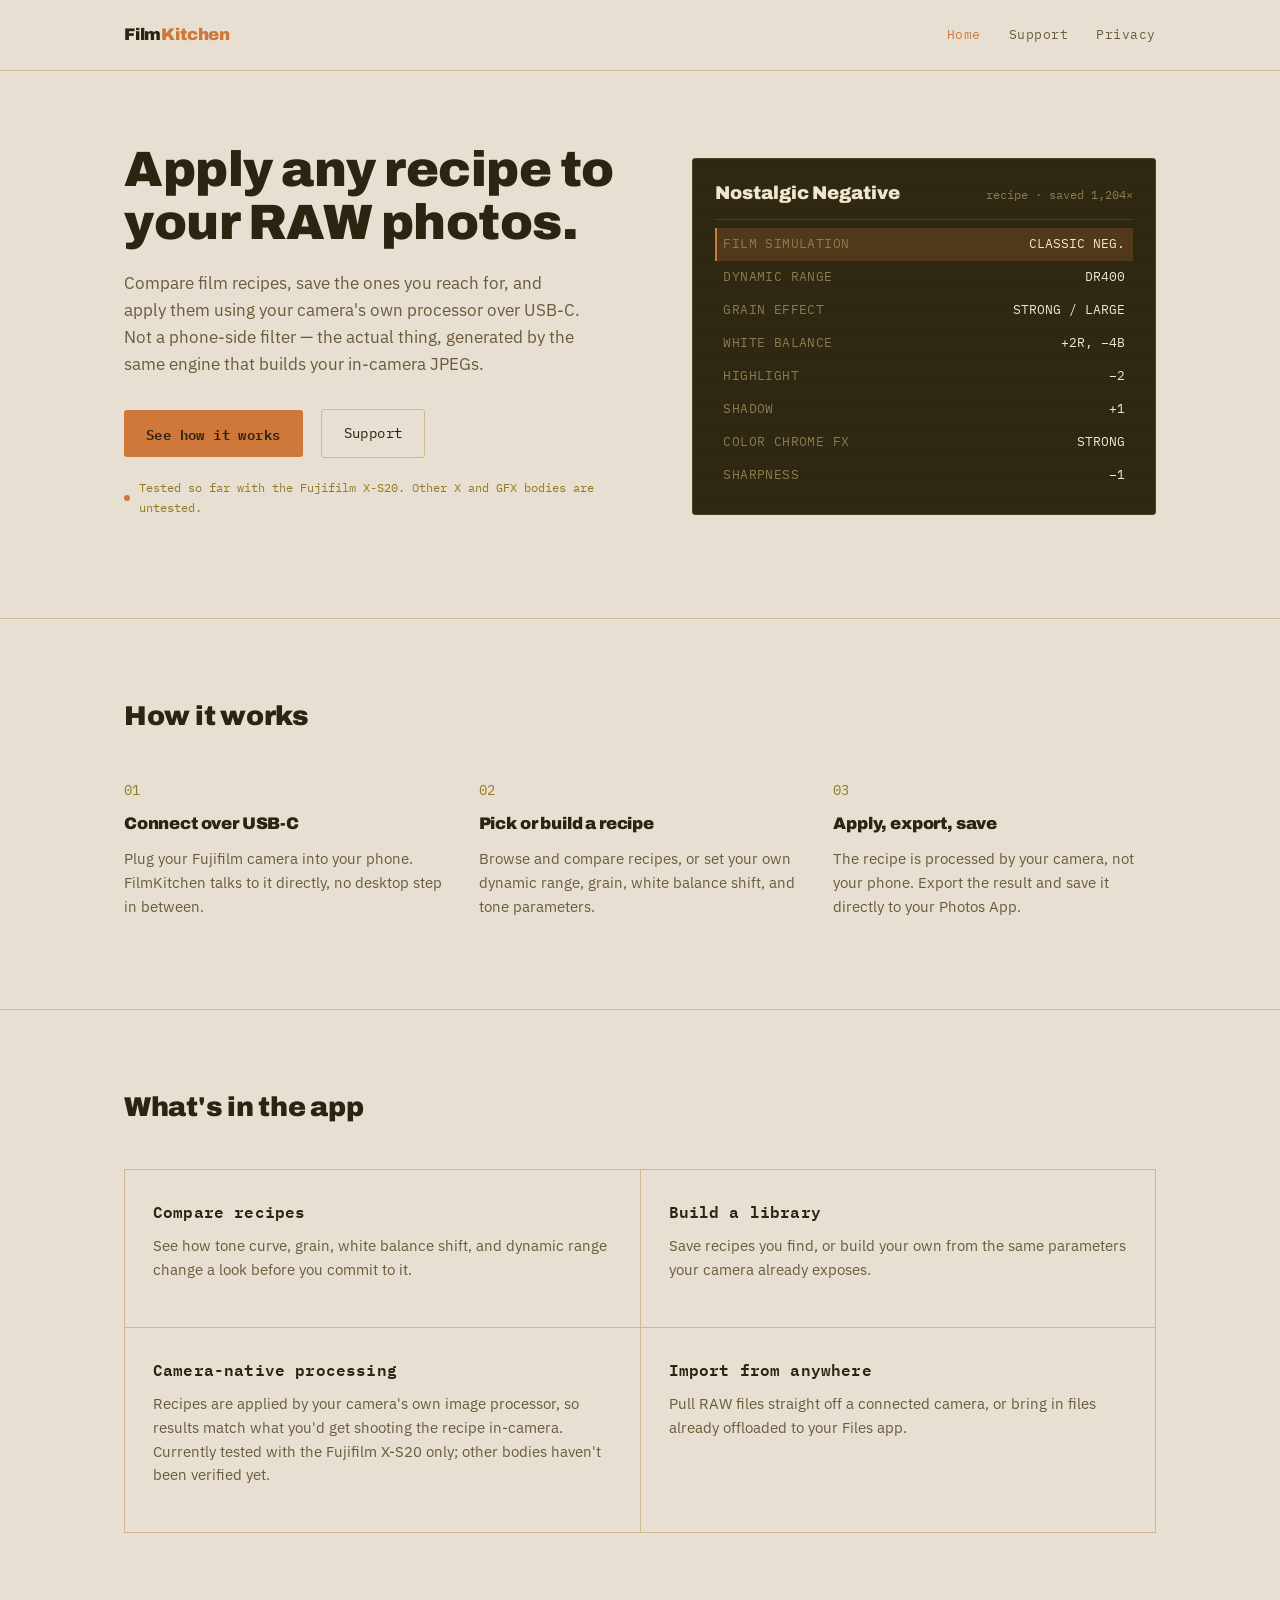
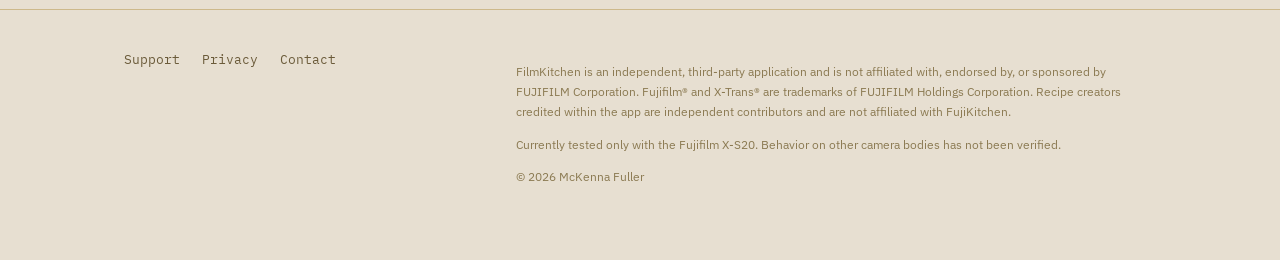
==== commit 1ce677f3: "Update index.html" ====
--- a/index.html
+++ b/index.html
@@ -14,7 +14,7 @@
 
 <header class="site-header">
   <div class="wrap">
-    <a href="index.html" class="logo">Fuji<span>Kitchen</span></a>
+    <a href="index.html" class="logo">Film<span>Kitchen</span></a>
     <nav class="site-nav">
       <a href="index.html" class="current">Home</a>
       <a href="support.html">Support</a>
@@ -62,7 +62,7 @@
       <div>
         <span class="step-num">01</span>
         <h3>Connect over USB-C</h3>
-        <p>Plug your Fujifilm camera into your phone. FujiKitchen talks to it directly, no desktop step in between.</p>
+        <p>Plug your Fujifilm camera into your phone. FilmKitchen talks to it directly, no desktop step in between.</p>
       </div>
       <div>
         <span class="step-num">02</span>
--- a/style.css
+++ b/style.css
@@ -1,4 +1,4 @@
-/* FujiKitchen — shared site styles
+/* FilmKitchen — shared site styles
    Palette: Olive / Desert Tan / Caramel (pantry palette, matches "kitchen" branding)
    Type: Archivo (display) · IBM Plex Mono (data/labels) · IBM Plex Sans (body) */
 
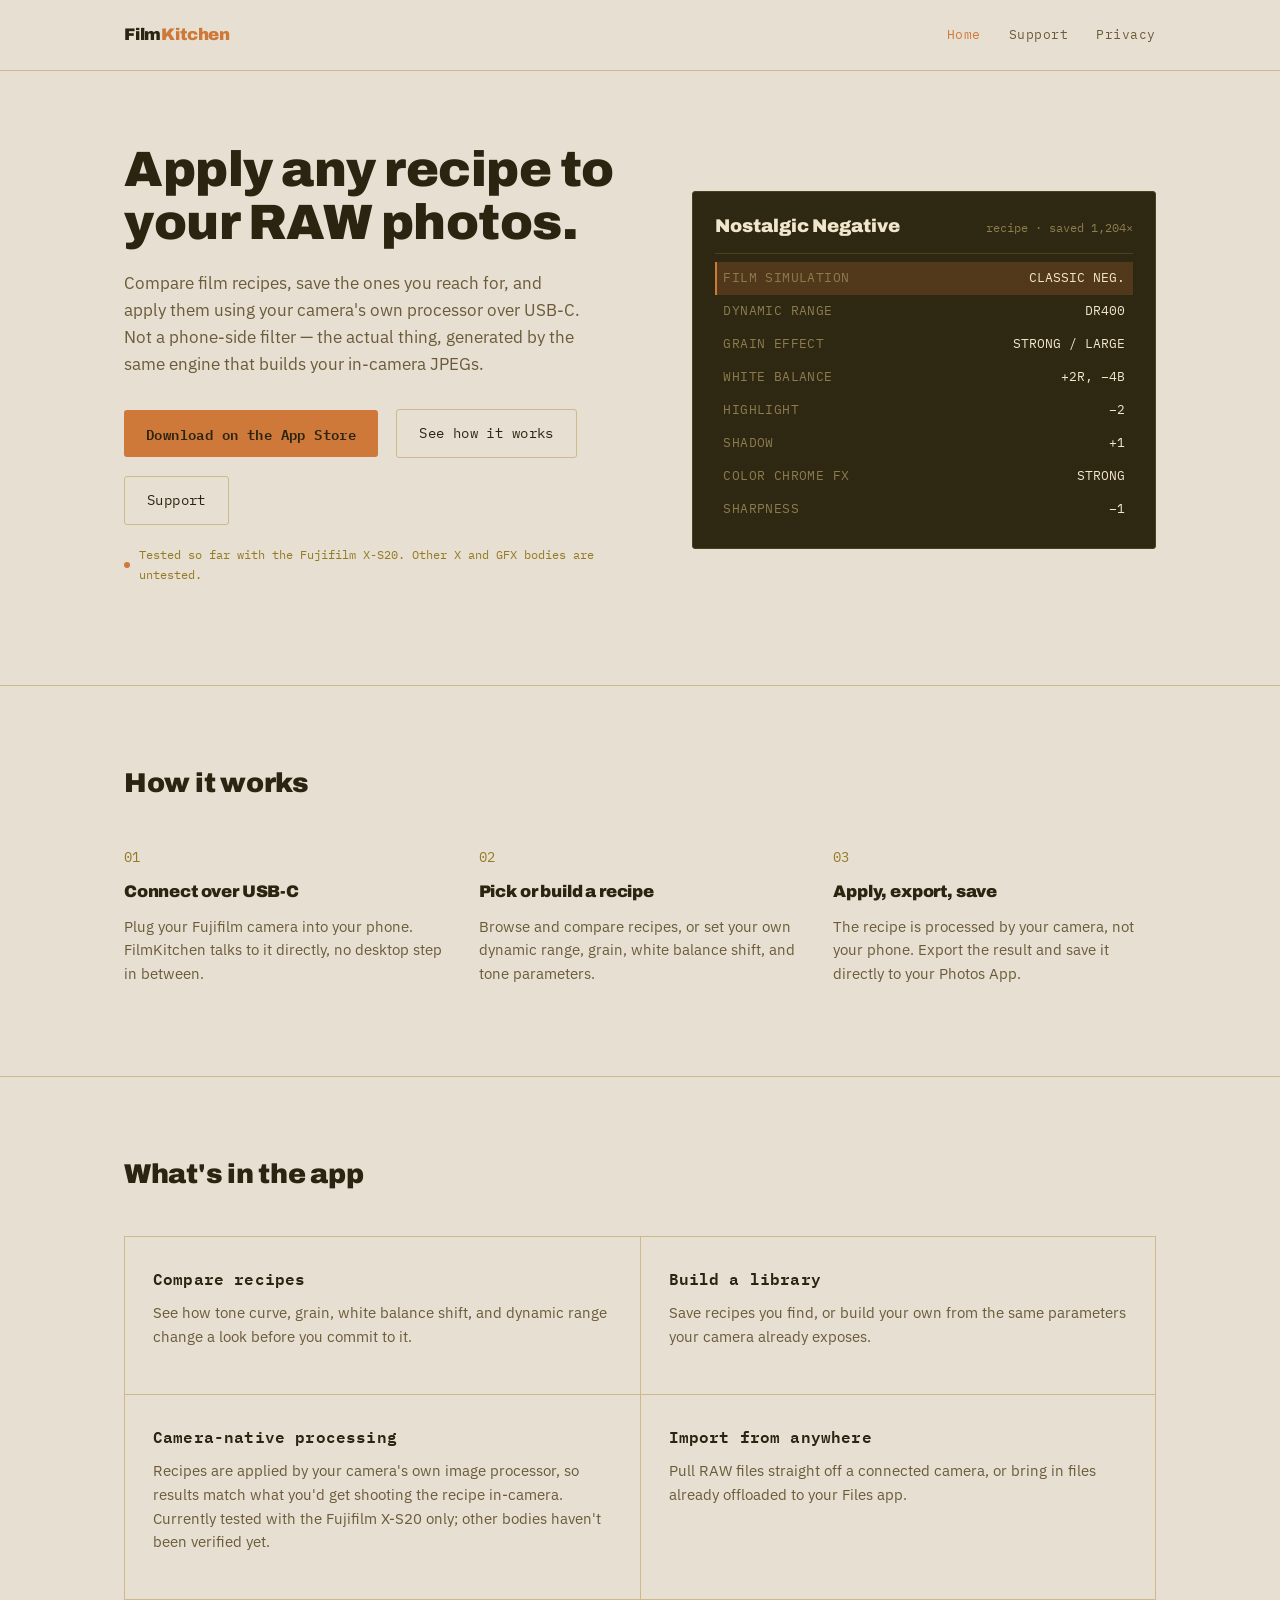
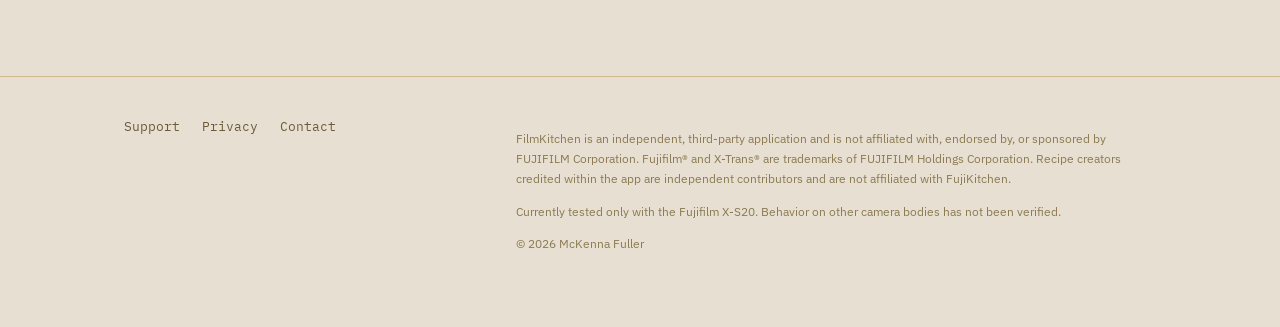
==== commit 981822de: "Add App Store download button to home page hero" ====
--- a/index.html
+++ b/index.html
@@ -29,7 +29,8 @@
       <h1>Apply any recipe to your RAW photos.</h1>
       <p class="lede">Compare film recipes, save the ones you reach for, and apply them using your camera's own processor over USB-C. Not a phone-side filter — the actual thing, generated by the same engine that builds your in-camera JPEGs.</p>
       <div class="cta-row">
-        <a href="#how-it-works" class="btn btn-primary">See how it works</a>
+        <a href="links.html" class="btn btn-primary">Download on the App Store</a>
+        <a href="#how-it-works" class="btn btn-ghost">See how it works</a>
         <a href="support.html" class="btn btn-ghost">Support</a>
       </div>
       <p class="compat-note">Tested so far with the Fujifilm X-S20. Other X and GFX bodies are untested.</p>
